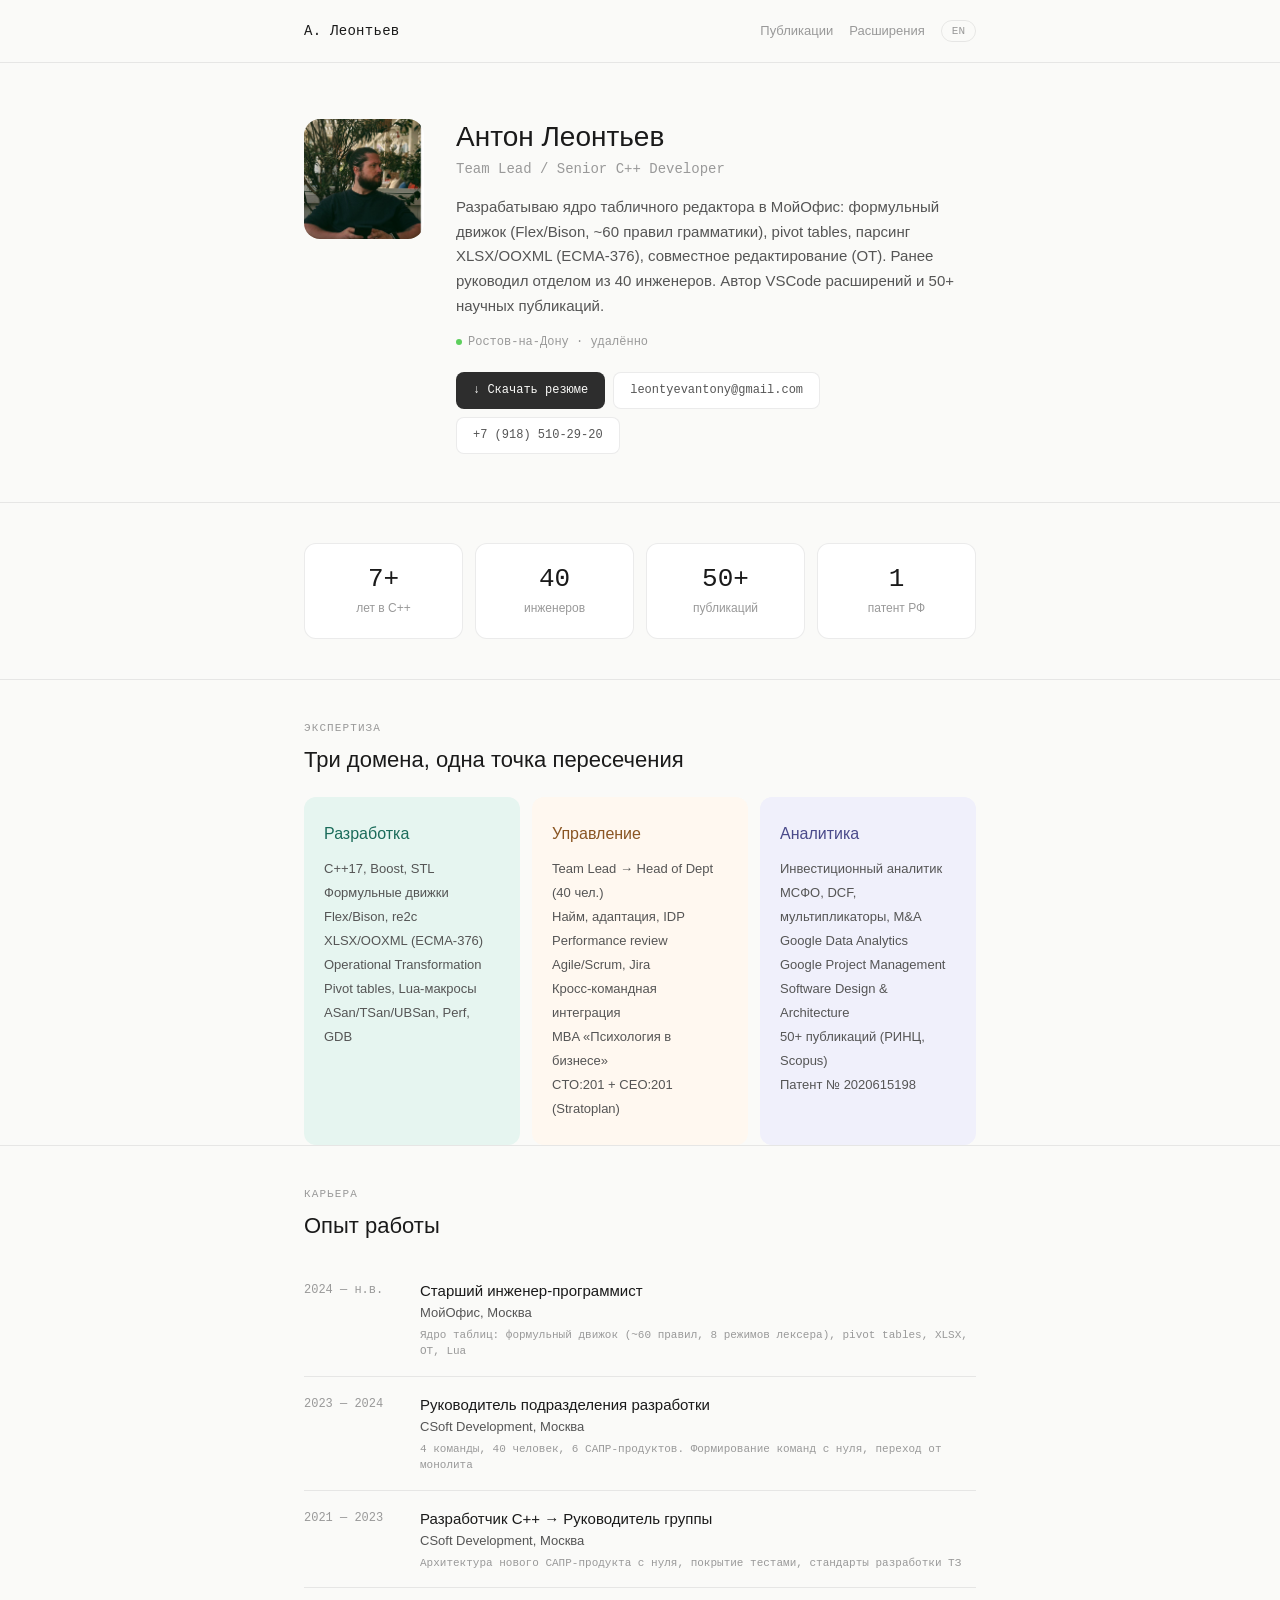
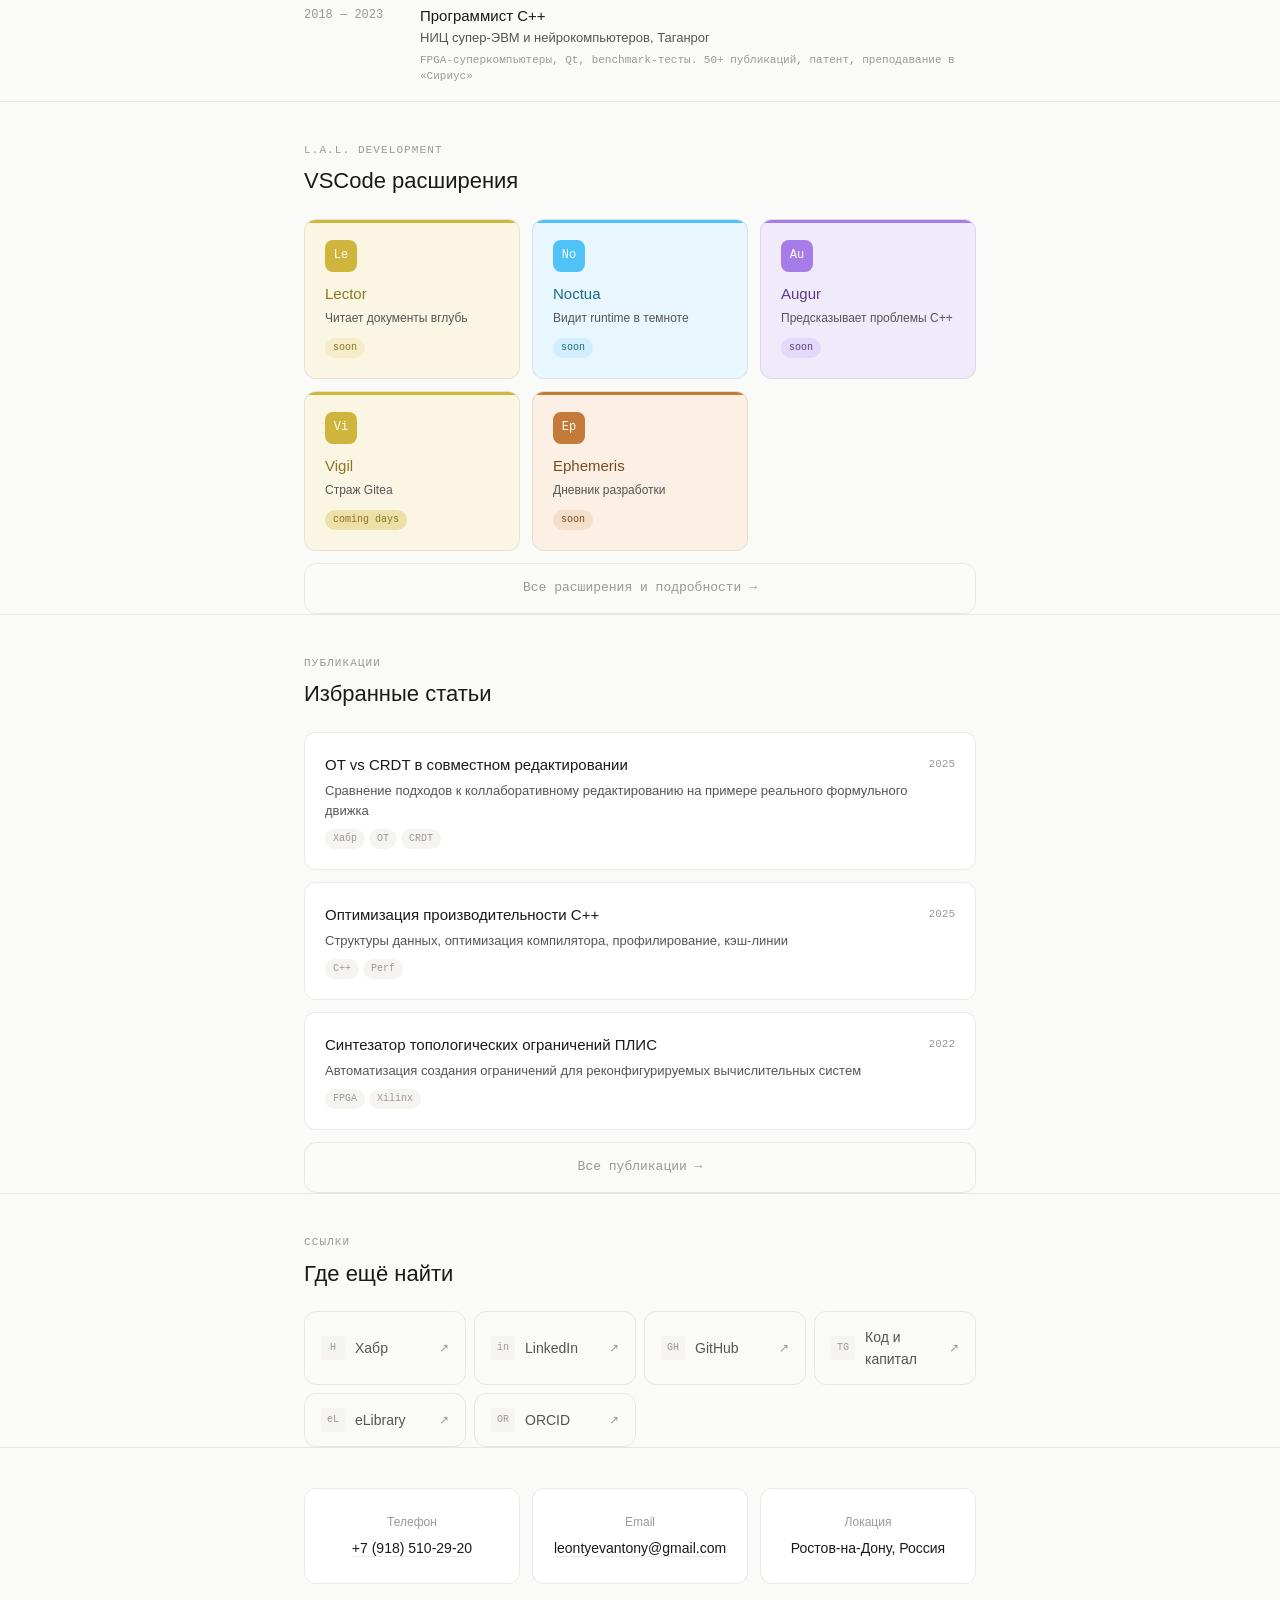
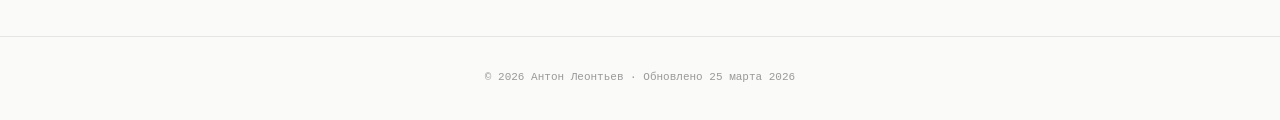
==== index.html @ 0e3a0b48 "v2.0.0: site redesign" ====
<!DOCTYPE html>
<html lang="ru">
<head>
  <meta charset="UTF-8">
  <meta name="viewport" content="width=device-width, initial-scale=1.0">
  <title>Антон Леонтьев — Team Lead / Senior C++ Developer</title>
  <meta name="description" content="Team Lead / Senior C++ Developer. 7+ лет C++, управление командой 40 человек, 50+ публикаций, патент. Автор VSCode расширений L.A.L. Development.">
  <meta property="og:title" content="Антон Леонтьев — Team Lead / Senior C++ Developer">
  <meta property="og:description" content="C++ × Управление × Аналитика. Формульные движки, XLSX, OT. 40 инженеров. 50+ публикаций. VSCode extensions.">
  <meta property="og:type" content="website">
  <meta property="og:url" content="https://leontevanton.github.io">
  <meta property="og:image" content="https://leontevanton.github.io/assets/photo.jpg">
  <meta name="twitter:card" content="summary">
  <link rel="icon" href="data:image/svg+xml,<svg xmlns='http://www.w3.org/2000/svg' viewBox='0 0 32 32'><text y='28' font-size='28'>А</text></svg>">
  <link rel="stylesheet" href="style.css">
</head>
<body>

<div class="wrap">
  <nav>
    <a href="/" class="nav-brand">А. Леонтьев</a>
    <div class="nav-right">
      <a href="publications/" class="nav-link" data-ru="Публикации" data-en="Publications">Публикации</a>
      <a href="extensions/" class="nav-link" data-ru="Расширения" data-en="Extensions">Расширения</a>
      <button class="lang-btn" id="lang-toggle" aria-label="Switch language">EN</button>
    </div>
  </nav>
</div>

<hr class="divider">

<div class="wrap">
  <section class="hero">
    <div class="avatar">
      <img src="assets/photo.jpg" alt="Антон Леонтьев" width="120" height="120" loading="eager">
    </div>
    <div class="hero-text">
      <h1 data-ru="Антон Леонтьев" data-en="Antony Leontev">Антон Леонтьев</h1>
      <div class="hero-role">Team Lead / Senior C++ Developer</div>
      <p class="hero-bio" data-ru="Разрабатываю ядро табличного редактора в МойОфис: формульный движок (Flex/Bison, ~60 правил грамматики), pivot tables, парсинг XLSX/OOXML (ECMA-376), совместное редактирование (OT). Ранее руководил отделом из 40 инженеров. Автор VSCode расширений и 50+ научных публикаций." data-en="Building the core of the spreadsheet editor at MyOffice: formula engine (Flex/Bison, ~60 grammar rules), pivot tables, XLSX/OOXML parsing (ECMA-376), collaborative editing (OT). Previously led a department of 40 engineers. Author of VSCode extensions and 50+ scientific publications.">Разрабатываю ядро табличного редактора в МойОфис: формульный движок (Flex/Bison, ~60 правил грамматики), pivot tables, парсинг XLSX/OOXML (ECMA-376), совместное редактирование (OT). Ранее руководил отделом из 40 инженеров. Автор VSCode расширений и 50+ научных публикаций.</p>
      <div class="hero-location" data-ru="Ростов-на-Дону · удалённо" data-en="Rostov-on-Don · remote">Ростов-на-Дону · удалённо</div>
      <div class="hero-actions">
        <a class="btn primary" href="Resume.pdf" download data-ru="↓ Скачать резюме" data-en="↓ Download CV">↓ Скачать резюме</a>
        <a class="btn" href="mailto:leontyevantony@gmail.com">leontyevantony@gmail.com</a>
        <a class="btn" href="tel:+79185102920">+7 (918) 510-29-20</a>
      </div>
    </div>
  </section>
</div>

<hr class="divider">

<div class="wrap">
  <section class="proof">
    <div class="proof-item">
      <div class="proof-num">7+</div>
      <div class="proof-label" data-ru="лет в C++" data-en="years in C++">лет в C++</div>
    </div>
    <div class="proof-item">
      <div class="proof-num">40</div>
      <div class="proof-label" data-ru="инженеров" data-en="engineers led">инженеров</div>
    </div>
    <div class="proof-item">
      <div class="proof-num">50+</div>
      <div class="proof-label" data-ru="публикаций" data-en="publications">публикаций</div>
    </div>
    <div class="proof-item">
      <div class="proof-num">1</div>
      <div class="proof-label" data-ru="патент РФ" data-en="RU patent">патент РФ</div>
    </div>
  </section>
</div>

<hr class="divider">

<div class="wrap">
  <section>
    <div class="sh">
      <div class="sh-overline" data-ru="Экспертиза" data-en="Expertise">Экспертиза</div>
      <h2 class="sh-title" data-ru="Три домена, одна точка пересечения" data-en="Three domains, one intersection">Три домена, одна точка пересечения</h2>
    </div>
    <div class="expertise">
      <div class="exp-card dev">
        <h3 data-ru="Разработка" data-en="Engineering">Разработка</h3>
        <p>C++17, Boost, STL<br>Формульные движки<br>Flex/Bison, re2c<br>XLSX/OOXML (ECMA-376)<br>Operational Transformation<br>Pivot tables, Lua-макросы<br>ASan/TSan/UBSan, Perf, GDB</p>
      </div>
      <div class="exp-card mgmt">
        <h3 data-ru="Управление" data-en="Management">Управление</h3>
        <p>Team Lead → Head of Dept (40 чел.)<br>Найм, адаптация, IDP<br>Performance review<br>Agile/Scrum, Jira<br>Кросс-командная интеграция<br>MBA «Психология в бизнесе»<br>CTO:201 + CEO:201 (Stratoplan)</p>
      </div>
      <div class="exp-card analytics">
        <h3 data-ru="Аналитика" data-en="Analytics">Аналитика</h3>
        <p>Инвестиционный аналитик<br>МСФО, DCF, мультипликаторы, M&amp;A<br>Google Data Analytics<br>Google Project Management<br>Software Design &amp; Architecture<br>50+ публикаций (РИНЦ, Scopus)<br>Патент № 2020615198</p>
      </div>
    </div>
  </section>
</div>

<hr class="divider">

<div class="wrap">
  <section>
    <div class="sh">
      <div class="sh-overline" data-ru="Карьера" data-en="Career">Карьера</div>
      <h2 class="sh-title" data-ru="Опыт работы" data-en="Work experience">Опыт работы</h2>
    </div>
    <div class="timeline">
      <div class="tl-item">
        <div class="tl-date">2024 — <span data-ru="н.в." data-en="now">н.в.</span></div>
        <div>
          <div class="tl-role" data-ru="Старший инженер-программист" data-en="Senior Software Engineer">Старший инженер-программист</div>
          <div class="tl-company" data-ru="МойОфис, Москва" data-en="MyOffice, Moscow">МойОфис, Москва</div>
          <div class="tl-detail" data-ru="Ядро таблиц: формульный движок (~60 правил, 8 режимов лексера), pivot tables, XLSX, OT, Lua" data-en="Tables core: formula engine (~60 rules, 8 lexer modes), pivot tables, XLSX, OT, Lua">Ядро таблиц: формульный движок (~60 правил, 8 режимов лексера), pivot tables, XLSX, OT, Lua</div>
        </div>
      </div>
      <div class="tl-item">
        <div class="tl-date">2023 — 2024</div>
        <div>
          <div class="tl-role" data-ru="Руководитель подразделения разработки" data-en="Head of Development Department">Руководитель подразделения разработки</div>
          <div class="tl-company" data-ru="CSoft Development, Москва" data-en="CSoft Development, Moscow">CSoft Development, Москва</div>
          <div class="tl-detail" data-ru="4 команды, 40 человек, 6 САПР-продуктов. Формирование команд с нуля, переход от монолита" data-en="4 teams, 40 engineers, 6 CAD products. Built teams from scratch, monolith decomposition">4 команды, 40 человек, 6 САПР-продуктов. Формирование команд с нуля, переход от монолита</div>
        </div>
      </div>
      <div class="tl-item">
        <div class="tl-date">2021 — 2023</div>
        <div>
          <div class="tl-role" data-ru="Разработчик C++ → Руководитель группы" data-en="C++ Developer → Team Lead">Разработчик C++ → Руководитель группы</div>
          <div class="tl-company" data-ru="CSoft Development, Москва" data-en="CSoft Development, Moscow">CSoft Development, Москва</div>
          <div class="tl-detail" data-ru="Архитектура нового САПР-продукта с нуля, покрытие тестами, стандарты разработки ТЗ" data-en="New CAD product architecture from scratch, test coverage, tech spec standards">Архитектура нового САПР-продукта с нуля, покрытие тестами, стандарты разработки ТЗ</div>
        </div>
      </div>
      <div class="tl-item">
        <div class="tl-date">2018 — 2023</div>
        <div>
          <div class="tl-role" data-ru="Программист C++" data-en="C++ Developer">Программист C++</div>
          <div class="tl-company" data-ru="НИЦ супер-ЭВМ и нейрокомпьютеров, Таганрог" data-en="SRC of Supercomputers, Taganrog">НИЦ супер-ЭВМ и нейрокомпьютеров, Таганрог</div>
          <div class="tl-detail" data-ru="FPGA-суперкомпьютеры, Qt, benchmark-тесты. 50+ публикаций, патент, преподавание в «Сириус»" data-en="FPGA supercomputers, Qt, benchmarks. 50+ publications, patent, teaching at Sirius">FPGA-суперкомпьютеры, Qt, benchmark-тесты. 50+ публикаций, патент, преподавание в «Сириус»</div>
        </div>
      </div>
    </div>
  </section>
</div>

<hr class="divider">

<div class="wrap">
  <section>
    <div class="sh">
      <div class="sh-overline">L.A.L. Development</div>
      <h2 class="sh-title" data-ru="VSCode расширения" data-en="VSCode extensions">VSCode расширения</h2>
    </div>
    <div class="ext-grid">
      <div class="ext-card gold">
        <div class="ext-icon gold-bg">Le</div>
        <div class="ext-name gold-c">Lector</div>
        <div class="ext-desc" data-ru="Читает документы вглубь" data-en="Deep document reader">Читает документы вглубь</div>
        <div class="ext-badge gold-badge">soon</div>
      </div>
      <div class="ext-card blue">
        <div class="ext-icon blue-bg">No</div>
        <div class="ext-name blue-c">Noctua</div>
        <div class="ext-desc" data-ru="Видит runtime в темноте" data-en="Runtime visibility">Видит runtime в темноте</div>
        <div class="ext-badge blue-badge">soon</div>
      </div>
      <div class="ext-card purple">
        <div class="ext-icon purple-bg">Au</div>
        <div class="ext-name purple-c">Augur</div>
        <div class="ext-desc" data-ru="Предсказывает проблемы C++" data-en="C++ problem predictor">Предсказывает проблемы C++</div>
        <div class="ext-badge purple-badge">soon</div>
      </div>
      <div class="ext-card gold">
        <div class="ext-icon gold-bg">Vi</div>
        <div class="ext-name gold-c">Vigil</div>
        <div class="ext-desc" data-ru="Страж Gitea" data-en="Gitea guardian">Страж Gitea</div>
        <div class="ext-badge gold-badge gold-hot">coming days</div>
      </div>
      <div class="ext-card copper">
        <div class="ext-icon copper-bg">Ep</div>
        <div class="ext-name copper-c">Ephemeris</div>
        <div class="ext-desc" data-ru="Дневник разработки" data-en="Development diary">Дневник разработки</div>
        <div class="ext-badge copper-badge">soon</div>
      </div>
    </div>
    <a href="extensions/" class="section-link" data-ru="Все расширения и подробности →" data-en="All extensions & details →">Все расширения и подробности →</a>
  </section>
</div>

<hr class="divider">

<div class="wrap">
  <section>
    <div class="sh">
      <div class="sh-overline" data-ru="Публикации" data-en="Publications">Публикации</div>
      <h2 class="sh-title" data-ru="Избранные статьи" data-en="Selected articles">Избранные статьи</h2>
    </div>
    <div class="pub-grid">
      <a href="https://habr.com/p/1009742/" class="pub-card" target="_blank" rel="noopener">
        <div>
          <div class="pub-title" data-ru="OT vs CRDT в совместном редактировании" data-en="OT vs CRDT in collaborative editing">OT vs CRDT в совместном редактировании</div>
          <p class="pub-excerpt" data-ru="Сравнение подходов к коллаборативному редактированию на примере реального формульного движка" data-en="Comparing collaborative editing approaches using a real formula engine">Сравнение подходов к коллаборативному редактированию на примере реального формульного движка</p>
          <div class="pub-tags"><span class="pub-tag">Хабр</span><span class="pub-tag">OT</span><span class="pub-tag">CRDT</span></div>
        </div>
        <div class="pub-date">2025</div>
      </a>
      <a href="articles/cpp-performance-optimization.html" class="pub-card">
        <div>
          <div class="pub-title" data-ru="Оптимизация производительности C++" data-en="C++ Performance Optimization">Оптимизация производительности C++</div>
          <p class="pub-excerpt" data-ru="Структуры данных, оптимизация компилятора, профилирование, кэш-линии" data-en="Data structures, compiler optimization, profiling, cache lines">Структуры данных, оптимизация компилятора, профилирование, кэш-линии</p>
          <div class="pub-tags"><span class="pub-tag">C++</span><span class="pub-tag">Perf</span></div>
        </div>
        <div class="pub-date">2025</div>
      </a>
      <a href="articles/fpga-topology.html" class="pub-card">
        <div>
          <div class="pub-title" data-ru="Синтезатор топологических ограничений ПЛИС" data-en="FPGA Topological Constraints Synthesizer">Синтезатор топологических ограничений ПЛИС</div>
          <p class="pub-excerpt" data-ru="Автоматизация создания ограничений для реконфигурируемых вычислительных систем" data-en="Automating constraint generation for reconfigurable computing systems">Автоматизация создания ограничений для реконфигурируемых вычислительных систем</p>
          <div class="pub-tags"><span class="pub-tag">FPGA</span><span class="pub-tag">Xilinx</span></div>
        </div>
        <div class="pub-date">2022</div>
      </a>
    </div>
    <a href="publications/" class="section-link" data-ru="Все публикации →" data-en="All publications →">Все публикации →</a>
  </section>
</div>

<hr class="divider">

<div class="wrap">
  <section>
    <div class="sh">
      <div class="sh-overline" data-ru="Ссылки" data-en="Links">Ссылки</div>
      <h2 class="sh-title" data-ru="Где ещё найти" data-en="Find me elsewhere">Где ещё найти</h2>
    </div>
    <div class="links-grid">
      <a href="https://habr.com/ru/users/aleontyev" class="link-item" target="_blank" rel="noopener"><span class="link-icon">H</span>Хабр<span class="link-arrow">↗</span></a>
      <a href="https://linkedin.com/in/leontevanton" class="link-item" target="_blank" rel="noopener"><span class="link-icon">in</span>LinkedIn<span class="link-arrow">↗</span></a>
      <a href="https://github.com/leontevanton" class="link-item" target="_blank" rel="noopener"><span class="link-icon">GH</span>GitHub<span class="link-arrow">↗</span></a>
      <a href="https://t.me/kod_i_kapital" class="link-item" target="_blank" rel="noopener"><span class="link-icon">TG</span><span data-ru="Код и капитал" data-en="Code & Capital">Код и капитал</span><span class="link-arrow">↗</span></a>
      <a href="https://elibrary.ru/author_items.asp?authorid=961704" class="link-item" target="_blank" rel="noopener"><span class="link-icon">eL</span>eLibrary<span class="link-arrow">↗</span></a>
      <a href="https://orcid.org/0000-0002-0608-4343" class="link-item" target="_blank" rel="noopener"><span class="link-icon">OR</span>ORCID<span class="link-arrow">↗</span></a>
    </div>
  </section>
</div>

<hr class="divider">

<div class="wrap">
  <section class="contact">
    <div class="contact-grid">
      <div class="contact-item">
        <div class="contact-label" data-ru="Телефон" data-en="Phone">Телефон</div>
        <div class="contact-value"><a href="tel:+79185102920">+7 (918) 510-29-20</a></div>
      </div>
      <div class="contact-item">
        <div class="contact-label">Email</div>
        <div class="contact-value"><a href="mailto:leontyevantony@gmail.com">leontyevantony@gmail.com</a></div>
      </div>
      <div class="contact-item">
        <div class="contact-label" data-ru="Локация" data-en="Location">Локация</div>
        <div class="contact-value" data-ru="Ростов-на-Дону, Россия" data-en="Rostov-on-Don, Russia">Ростов-на-Дону, Россия</div>
      </div>
    </div>
  </section>
</div>

<footer>
  <div class="wrap">
    © 2026 <span data-ru="Антон Леонтьев" data-en="Antony Leontev">Антон Леонтьев</span> · <span data-ru="Обновлено 25 марта 2026" data-en="Updated March 25, 2026">Обновлено 25 марта 2026</span>
  </div>
</footer>

<script src="script.js"></script>
</body>
</html>
---- style.css ----
/* ================================================
   Leontev.site — Unified Stylesheet
   Design: editorial minimalism, DM Sans + DM Mono
   Features: prefers-color-scheme, responsive, RU/EN
   ================================================ */

:root {
  --bg: #FAFAF8;
  --surface: #FFFFFF;
  --surface-2: #F5F4F0;
  --border: rgba(0,0,0,0.08);
  --border-h: rgba(0,0,0,0.16);
  --t1: #1A1A1A;
  --t2: #555;
  --t3: #999;
  --accent: #2D2D2D;

  --gold: #CFB53B;  --gold-bg: #FBF6E3;  --gold-t: #8A7622;
  --blue: #4FC3F7;  --blue-bg: #E8F6FE;  --blue-t: #1A6B8A;
  --purple: #A87CE8; --purple-bg: #F0EAFB; --purple-t: #5B3A8A;
  --copper: #C47B3A; --copper-bg: #FBF0E3; --copper-t: #7A4A1E;

  --teal-bg: #E6F5F0; --teal-t: #1A6B5A;
  --warm-bg: #FFF8F0; --warm-t: #8A5522;
  --cool-bg: #F0F0FB; --cool-t: #4A4A8A;

  --r: 12px;
  --rs: 8px;
  --f: 'DM Sans', -apple-system, BlinkMacSystemFont, 'Segoe UI', sans-serif;
  --m: 'DM Mono', 'SF Mono', 'Fira Code', monospace;
}

@media (prefers-color-scheme: dark) {
  :root {
    --bg: #111110;
    --surface: #1C1C1A;
    --surface-2: #242422;
    --border: rgba(255,255,255,0.07);
    --border-h: rgba(255,255,255,0.16);
    --t1: #EDEDEC;
    --t2: #AAA;
    --t3: #666;
    --accent: #EDEDEC;
    --gold-bg: #2A2510; --gold-t: #E8D06A;
    --blue-bg: #0F2A38; --blue-t: #7DD4FA;
    --purple-bg: #1E1430; --purple-t: #C4A4F0;
    --copper-bg: #2A1E10; --copper-t: #E8A060;
    --teal-bg: #0F2A22; --teal-t: #7DD4BA;
    --warm-bg: #2A2010; --warm-t: #E8C080;
    --cool-bg: #1A1A2A; --cool-t: #A0A0E0;
  }
}

/* === RESET === */
*, *::before, *::after { margin: 0; padding: 0; box-sizing: border-box; }
html { scroll-behavior: smooth; }
body {
  font-family: var(--f);
  background: var(--bg);
  color: var(--t1);
  line-height: 1.6;
  -webkit-font-smoothing: antialiased;
  -moz-osx-font-smoothing: grayscale;
}
a { color: inherit; text-decoration: none; }
img { display: block; max-width: 100%; }
button { font-family: inherit; }

/* === LAYOUT === */
.wrap { max-width: 720px; margin: 0 auto; padding: 0 24px; }
.divider { border: none; border-top: 1px solid var(--border); margin: 0; }

/* === NAV === */
nav {
  padding: 20px 0;
  display: flex;
  align-items: center;
  justify-content: space-between;
}
.nav-brand {
  font-family: var(--m);
  font-size: 14px;
  font-weight: 500;
  letter-spacing: 0.02em;
}
.nav-right { display: flex; gap: 16px; align-items: center; }
.nav-link {
  font-size: 13px;
  color: var(--t3);
  transition: color 0.15s;
}
.nav-link:hover { color: var(--t1); }
.lang-btn {
  font-family: var(--m);
  font-size: 11px;
  padding: 4px 10px;
  border: 1px solid var(--border);
  border-radius: 100px;
  background: transparent;
  color: var(--t3);
  cursor: pointer;
  transition: all 0.15s;
}
.lang-btn:hover { border-color: var(--border-h); color: var(--t1); }

/* === HERO === */
.hero {
  padding: 56px 0 48px;
  display: grid;
  grid-template-columns: 120px 1fr;
  gap: 32px;
  align-items: start;
}
.avatar {
  width: 120px;
  height: 120px;
  border-radius: 16px;
  overflow: hidden;
  background: var(--surface-2);
}
.avatar img { width: 100%; height: 100%; object-fit: cover; }
.hero-text h1 { font-size: 28px; font-weight: 500; line-height: 1.25; margin-bottom: 4px; }
.hero-role {
  font-family: var(--m);
  font-size: 14px;
  color: var(--t3);
  margin-bottom: 14px;
}
.hero-bio {
  font-size: 15px;
  color: var(--t2);
  max-width: 500px;
  line-height: 1.65;
}
.hero-location {
  font-family: var(--m);
  font-size: 12px;
  color: var(--t3);
  margin-top: 14px;
  display: flex;
  align-items: center;
  gap: 6px;
}
.hero-location::before {
  content: '';
  width: 6px; height: 6px;
  border-radius: 50%;
  background: #5DCF5D;
}
.hero-actions {
  display: flex;
  gap: 8px;
  margin-top: 20px;
  flex-wrap: wrap;
}

/* === BUTTONS === */
.btn {
  font-family: var(--m);
  font-size: 12px;
  padding: 8px 16px;
  border-radius: var(--rs);
  border: 1px solid var(--border);
  background: var(--surface);
  color: var(--t2);
  cursor: pointer;
  transition: all 0.15s;
  display: inline-flex;
  align-items: center;
  gap: 6px;
  white-space: nowrap;
}
.btn:hover { border-color: var(--border-h); color: var(--t1); }
.btn.primary {
  background: var(--accent);
  color: var(--bg);
  border-color: transparent;
}
.btn.primary:hover { opacity: 0.85; }

/* === PROOF POINTS === */
.proof {
  padding: 40px 0;
  display: grid;
  grid-template-columns: repeat(4, 1fr);
  gap: 12px;
}
.proof-item {
  background: var(--surface);
  border: 1px solid var(--border);
  border-radius: var(--r);
  padding: 20px;
  text-align: center;
}
.proof-num {
  font-family: var(--m);
  font-size: 26px;
  font-weight: 500;
  line-height: 1.2;
}
.proof-label { font-size: 12px; color: var(--t3); margin-top: 4px; }

/* === SECTION HEADERS === */
.sh { padding: 40px 0 20px; }
.sh-overline {
  font-family: var(--m);
  font-size: 11px;
  letter-spacing: 0.1em;
  text-transform: uppercase;
  color: var(--t3);
}
.sh-title { font-size: 22px; font-weight: 500; margin-top: 4px; }

/* === EXPERTISE === */
.expertise {
  display: grid;
  grid-template-columns: repeat(3, 1fr);
  gap: 12px;
}
.exp-card { border-radius: var(--r); padding: 24px 20px; }
.exp-card.dev { background: var(--teal-bg); }
.exp-card.mgmt { background: var(--warm-bg); }
.exp-card.analytics { background: var(--cool-bg); }
.exp-card h3 { font-size: 16px; font-weight: 500; margin-bottom: 10px; }
.exp-card.dev h3 { color: var(--teal-t); }
.exp-card.mgmt h3 { color: var(--warm-t); }
.exp-card.analytics h3 { color: var(--cool-t); }
.exp-card p { font-size: 13px; color: var(--t2); line-height: 1.85; }

/* === TIMELINE === */
.tl-item {
  display: grid;
  grid-template-columns: 100px 1fr;
  gap: 16px;
  padding: 16px 0;
  border-bottom: 1px solid var(--border);
}
.tl-item:last-child { border-bottom: none; }
.tl-date { font-family: var(--m); font-size: 12px; color: var(--t3); padding-top: 2px; }
.tl-role { font-size: 15px; font-weight: 500; }
.tl-company { font-size: 13px; color: var(--t2); }
.tl-detail { font-family: var(--m); font-size: 11px; color: var(--t3); margin-top: 3px; line-height: 1.5; }

/* === EXTENSIONS === */
.ext-grid {
  display: grid;
  grid-template-columns: repeat(auto-fit, minmax(180px, 1fr));
  gap: 12px;
}
.ext-card {
  border: 1px solid var(--border);
  border-radius: var(--r);
  padding: 20px;
  position: relative;
  overflow: hidden;
  transition: border-color 0.2s;
}
.ext-card:hover { border-color: var(--border-h); }
.ext-card::before {
  content: '';
  position: absolute;
  top: 0; left: 0; right: 0;
  height: 3px;
}
.ext-card.gold { background: var(--gold-bg); }
.ext-card.gold::before { background: var(--gold); }
.ext-card.blue { background: var(--blue-bg); }
.ext-card.blue::before { background: var(--blue); }
.ext-card.purple { background: var(--purple-bg); }
.ext-card.purple::before { background: var(--purple); }
.ext-card.copper { background: var(--copper-bg); }
.ext-card.copper::before { background: var(--copper); }

.ext-icon {
  width: 32px; height: 32px;
  border-radius: var(--rs);
  display: flex; align-items: center; justify-content: center;
  font-family: var(--m); font-size: 12px; font-weight: 500;
  color: #fff;
  margin-bottom: 10px;
}
.gold-bg { background: var(--gold); }
.blue-bg { background: var(--blue); }
.purple-bg { background: var(--purple); }
.copper-bg { background: var(--copper); }

.ext-name { font-size: 15px; font-weight: 500; margin-bottom: 3px; }
.gold-c { color: var(--gold-t); }
.blue-c { color: var(--blue-t); }
.purple-c { color: var(--purple-t); }
.copper-c { color: var(--copper-t); }

.ext-desc { font-size: 12px; color: var(--t2); }
.ext-badge {
  display: inline-block;
  font-family: var(--m);
  font-size: 10px;
  padding: 2px 8px;
  border-radius: 100px;
  margin-top: 10px;
}
.gold-badge { background: rgba(207,181,59,0.15); color: var(--gold-t); }
.blue-badge { background: rgba(79,195,247,0.15); color: var(--blue-t); }
.purple-badge { background: rgba(168,124,232,0.15); color: var(--purple-t); }
.copper-badge { background: rgba(196,123,58,0.15); color: var(--copper-t); }
.gold-hot { background: rgba(207,181,59,0.35); }

/* === PUBLICATIONS === */
.pub-grid { display: grid; gap: 12px; }
.pub-card {
  display: grid;
  grid-template-columns: 1fr auto;
  gap: 16px;
  align-items: start;
  padding: 20px;
  border: 1px solid var(--border);
  border-radius: var(--r);
  background: var(--surface);
  transition: border-color 0.2s;
}
.pub-card:hover { border-color: var(--border-h); }
.pub-title { font-size: 15px; font-weight: 500; margin-bottom: 4px; }
.pub-excerpt { font-size: 13px; color: var(--t2); line-height: 1.55; }
.pub-date { font-family: var(--m); font-size: 11px; color: var(--t3); white-space: nowrap; padding-top: 3px; }
.pub-tags { display: flex; gap: 4px; flex-wrap: wrap; margin-top: 8px; }
.pub-tag {
  font-family: var(--m);
  font-size: 10px;
  padding: 2px 8px;
  border-radius: 100px;
  background: var(--surface-2);
  color: var(--t3);
}

/* === SECTION LINKS === */
.section-link {
  display: block;
  text-align: center;
  padding: 14px;
  font-family: var(--m);
  font-size: 13px;
  color: var(--t3);
  border: 1px solid var(--border);
  border-radius: var(--r);
  transition: all 0.15s;
  margin-top: 12px;
}
.section-link:hover { background: var(--surface); color: var(--t1); }

/* === LINKS GRID === */
.links-grid {
  display: grid;
  grid-template-columns: repeat(auto-fit, minmax(150px, 1fr));
  gap: 8px;
}
.link-item {
  display: flex;
  align-items: center;
  gap: 10px;
  padding: 14px 16px;
  border: 1px solid var(--border);
  border-radius: var(--r);
  font-size: 14px;
  color: var(--t2);
  transition: all 0.15s;
}
.link-item:hover { border-color: var(--border-h); color: var(--t1); background: var(--surface); }
.link-icon {
  width: 24px; height: 24px;
  border-radius: 4px;
  background: var(--surface-2);
  display: flex; align-items: center; justify-content: center;
  font-family: var(--m); font-size: 10px; color: var(--t3);
  flex-shrink: 0;
}
.link-arrow { margin-left: auto; color: var(--t3); font-size: 12px; }

/* === CONTACT === */
.contact { padding: 40px 0 20px; }
.contact-grid { display: grid; grid-template-columns: repeat(3, 1fr); gap: 12px; }
.contact-item {
  text-align: center;
  padding: 24px 16px;
  background: var(--surface);
  border: 1px solid var(--border);
  border-radius: var(--r);
}
.contact-label { font-size: 12px; color: var(--t3); margin-bottom: 4px; }
.contact-value { font-size: 14px; font-weight: 500; }
.contact-value a {
  color: var(--t1);
  border-bottom: 1px solid var(--border);
  transition: border-color 0.15s;
}
.contact-value a:hover { border-color: var(--t1); }

/* === FOOTER === */
footer {
  padding: 32px 0;
  text-align: center;
  font-family: var(--m);
  font-size: 11px;
  color: var(--t3);
  border-top: 1px solid var(--border);
  margin-top: 32px;
}

/* === RESPONSIVE === */
@media (max-width: 640px) {
  .hero { grid-template-columns: 80px 1fr; gap: 20px; padding: 40px 0 36px; }
  .avatar { width: 80px; height: 80px; border-radius: 12px; }
  .hero-text h1 { font-size: 22px; }
  .hero-bio { font-size: 14px; }
  .proof { grid-template-columns: repeat(2, 1fr); }
  .expertise { grid-template-columns: 1fr; }
  .tl-item { grid-template-columns: 80px 1fr; gap: 12px; }
  .ext-grid { grid-template-columns: repeat(2, 1fr); }
  .contact-grid { grid-template-columns: 1fr; }
  .links-grid { grid-template-columns: 1fr 1fr; }
  .pub-card { grid-template-columns: 1fr; }
  .pub-date { order: -1; }
  .nav-link { display: none; }
}

/* === PAGE: PUBLICATIONS CATALOG === */
.page-header { padding: 56px 0 32px; }
.page-header h1 { font-size: 28px; font-weight: 500; margin-bottom: 8px; }
.page-header p { font-size: 15px; color: var(--t2); }
.filter-bar { display: flex; gap: 8px; flex-wrap: wrap; margin-bottom: 24px; }
.filter-btn {
  font-family: var(--m); font-size: 12px;
  padding: 6px 14px; border-radius: 100px;
  border: 1px solid var(--border); background: transparent;
  color: var(--t3); cursor: pointer; transition: all 0.15s;
}
.filter-btn:hover { border-color: var(--border-h); color: var(--t1); }
.filter-btn.active { background: var(--accent); color: var(--bg); border-color: transparent; }

/* === PAGE: EXTENSIONS SHOWCASE === */
.ext-hero { padding: 56px 0 40px; text-align: center; }
.ext-hero h1 { font-size: 28px; font-weight: 500; margin-bottom: 8px; }
.ext-hero p { font-size: 15px; color: var(--t2); max-width: 460px; margin: 0 auto; }
.stat-row {
  display: flex; justify-content: center; gap: 32px;
  margin-top: 24px; padding-top: 24px;
  border-top: 1px solid var(--border);
}
.stat-num { font-family: var(--m); font-size: 22px; font-weight: 500; text-align: center; }
.stat-label { font-size: 12px; color: var(--t3); text-align: center; margin-top: 2px; }

.full-card {
  border: 1px solid var(--border);
  border-radius: var(--r);
  overflow: hidden;
  display: grid;
  grid-template-columns: 4px 1fr;
  margin-bottom: 16px;
}
.full-card .fc-accent { min-height: 100%; }
.full-card.gold .fc-accent { background: var(--gold); }
.full-card.blue .fc-accent { background: var(--blue); }
.full-card.purple .fc-accent { background: var(--purple); }
.full-card.copper .fc-accent { background: var(--copper); }
.full-card .fc-body { padding: 24px 28px; }
.full-card .fc-top { display: flex; align-items: center; justify-content: space-between; margin-bottom: 8px; }
.full-card .fc-title { font-size: 18px; font-weight: 500; }
.full-card.gold .fc-title { color: var(--gold-t); }
.full-card.blue .fc-title { color: var(--blue-t); }
.full-card.purple .fc-title { color: var(--purple-t); }
.full-card.copper .fc-title { color: var(--copper-t); }
.full-card .fc-metaphor { font-family: var(--m); font-size: 12px; color: var(--t3); font-style: italic; }
.full-card .fc-desc { font-size: 14px; color: var(--t2); margin-bottom: 14px; line-height: 1.6; }
.full-card .fc-tags { display: flex; gap: 6px; flex-wrap: wrap; }
.full-card .fc-tag {
  font-family: var(--m); font-size: 11px;
  padding: 3px 10px; border-radius: 100px;
  border: 1px solid var(--border); color: var(--t2); background: var(--bg);
}
.full-card .fc-actions { display: flex; gap: 8px; margin-top: 16px; }

/* === ARTICLE STYLES === */
.article-body { padding: 56px 0; }
.article-body h1 { font-size: 28px; font-weight: 500; margin-bottom: 16px; }
.article-body h2 { font-size: 20px; font-weight: 500; margin: 32px 0 12px; }
.article-body h3 { font-size: 17px; font-weight: 500; margin: 24px 0 8px; }
.article-body p { font-size: 15px; color: var(--t2); line-height: 1.75; margin-bottom: 16px; }
.article-body pre {
  background: var(--surface-2);
  border: 1px solid var(--border);
  border-radius: var(--rs);
  padding: 16px 20px;
  overflow-x: auto;
  font-family: var(--m);
  font-size: 13px;
  line-height: 1.6;
  margin-bottom: 16px;
}
.article-body code {
  font-family: var(--m);
  font-size: 13px;
  background: var(--surface-2);
  padding: 2px 6px;
  border-radius: 4px;
}
.article-body blockquote {
  border-left: 3px solid var(--border-h);
  padding: 0 0 0 20px;
  margin: 24px 0;
  color: var(--t2);
  font-style: italic;
}
.back-link {
  display: inline-flex; align-items: center; gap: 6px;
  font-family: var(--m); font-size: 13px; color: var(--t3);
  margin-bottom: 24px; transition: color 0.15s;
}
.back-link:hover { color: var(--t1); }
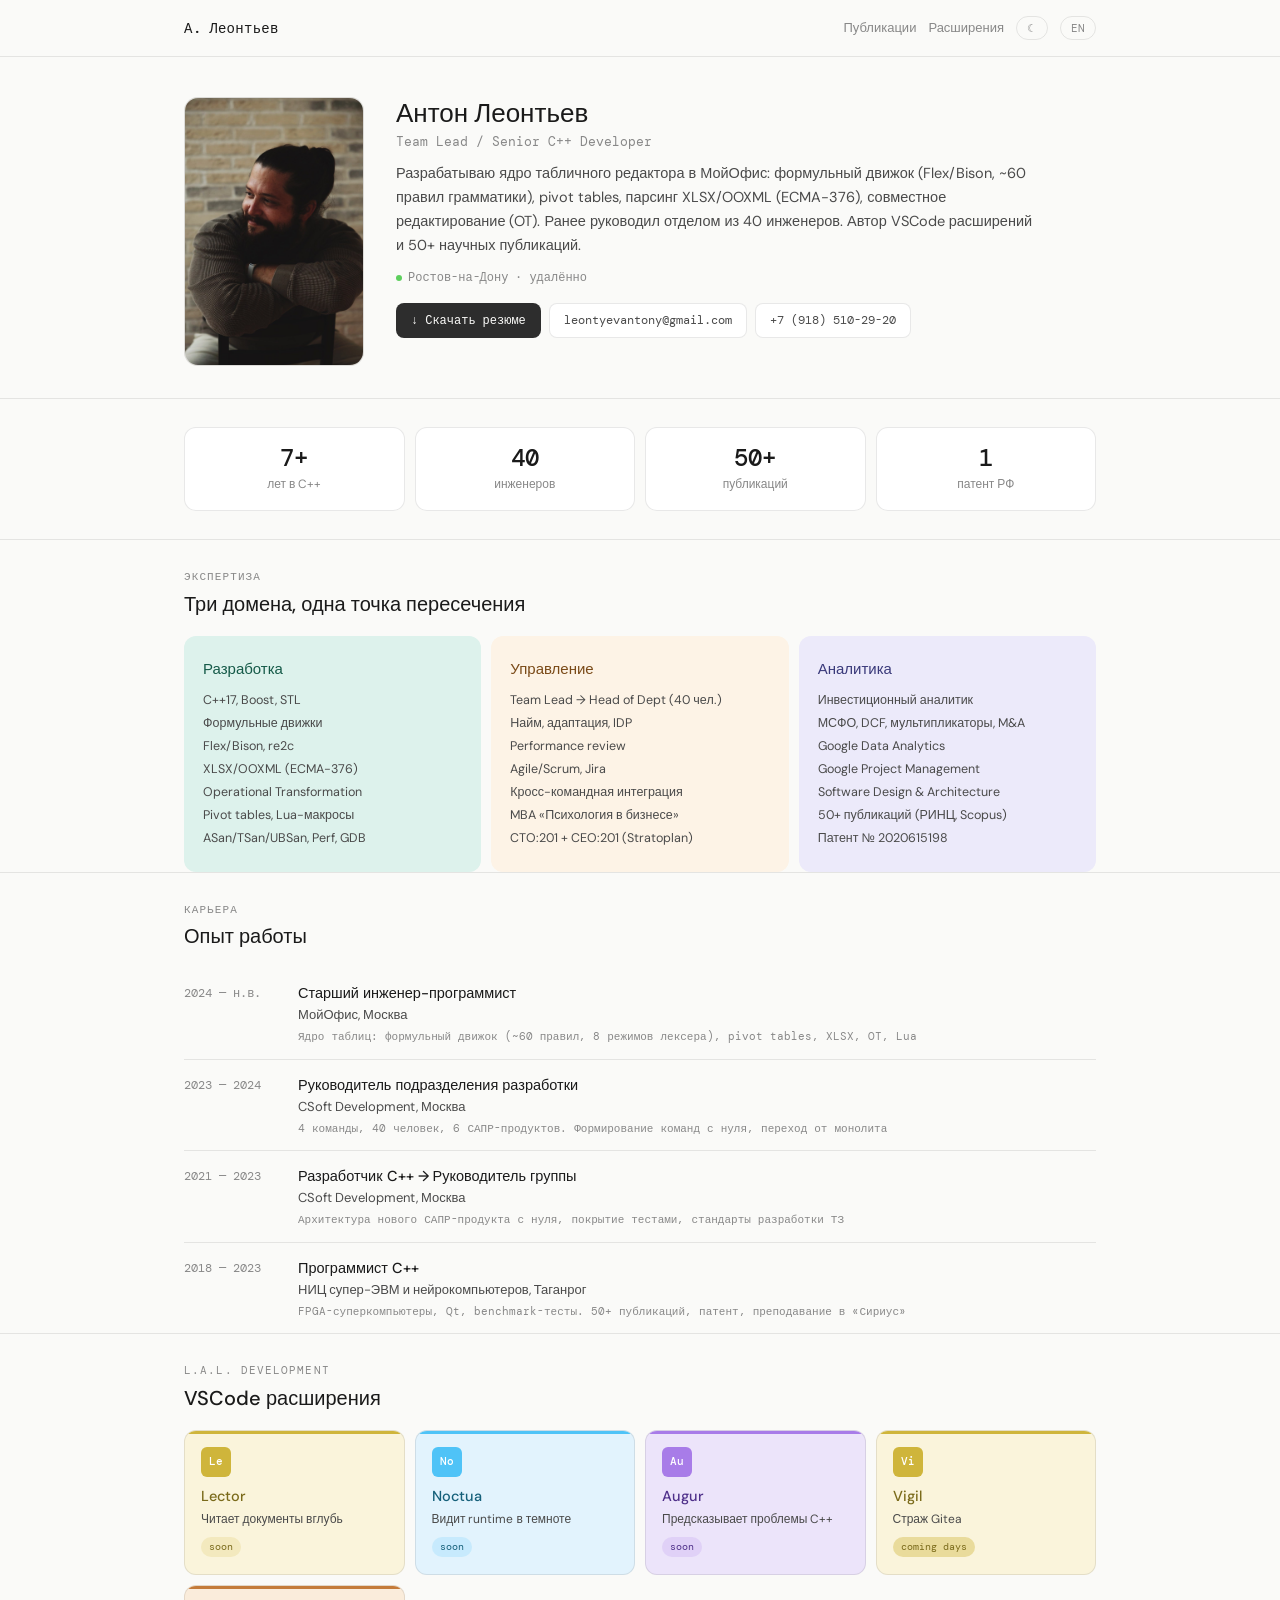
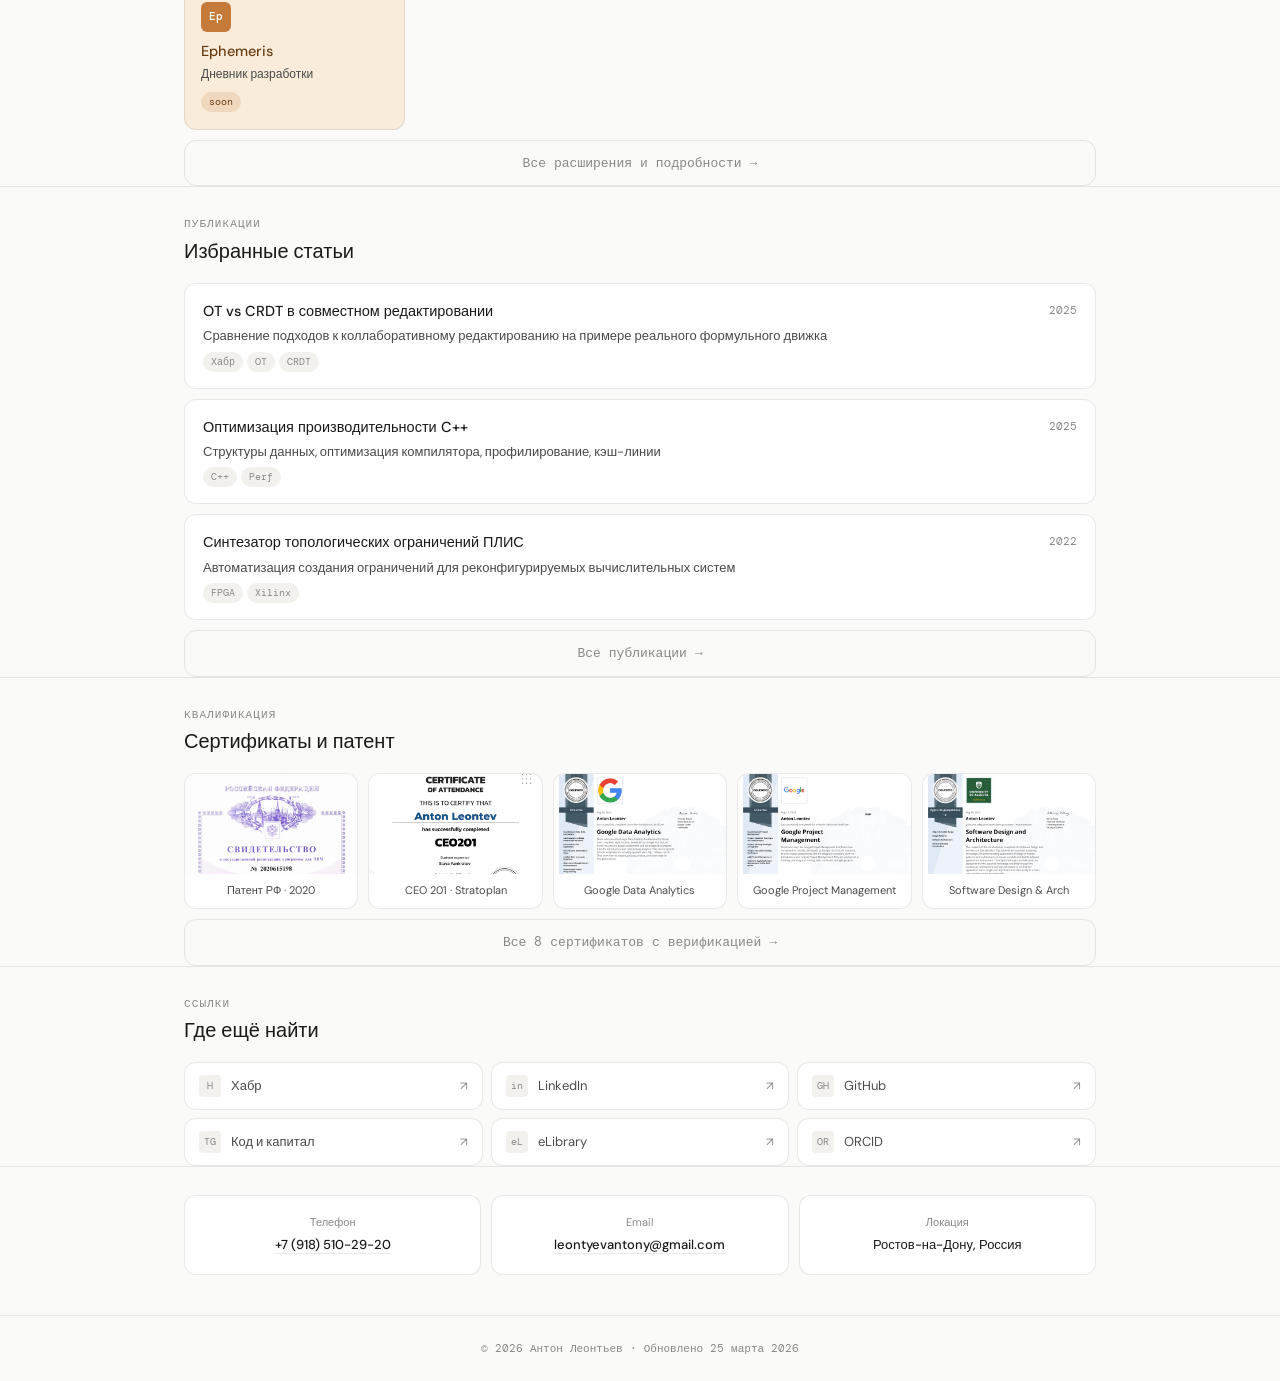
==== commit f69a24b8: "v2.0.0: site redesign" ====
--- a/index.html
+++ b/index.html
@@ -1,6 +1,7 @@
 <!DOCTYPE html>
 <html lang="ru">
 <head>
+<script>var t=localStorage.getItem("theme");if(t)document.documentElement.setAttribute("data-theme",t)</script>
   <meta charset="UTF-8">
   <meta name="viewport" content="width=device-width, initial-scale=1.0">
   <title>Антон Леонтьев — Team Lead / Senior C++ Developer</title>
@@ -8,10 +9,12 @@
   <meta property="og:title" content="Антон Леонтьев — Team Lead / Senior C++ Developer">
   <meta property="og:description" content="C++ × Управление × Аналитика. Формульные движки, XLSX, OT. 40 инженеров. 50+ публикаций. VSCode extensions.">
   <meta property="og:type" content="website">
-  <meta property="og:url" content="https://leontevanton.github.io">
-  <meta property="og:image" content="https://leontevanton.github.io/assets/photo.jpg">
+  <meta property="og:url" content="https://a-leontyev.github.io/leontevanton.github.io/">
+  <meta property="og:image" content="https://a-leontyev.github.io/leontevanton.github.io/assets/photo.jpg">
   <meta name="twitter:card" content="summary">
   <link rel="icon" href="data:image/svg+xml,<svg xmlns='http://www.w3.org/2000/svg' viewBox='0 0 32 32'><text y='28' font-size='28'>А</text></svg>">
+    <link rel="preconnect" href="https://fonts.googleapis.com">
+  <link href="https://fonts.googleapis.com/css2?family=DM+Sans:ital,wght@0,400;0,500;1,400&family=DM+Mono:wght@400;500&display=swap" rel="stylesheet">
   <link rel="stylesheet" href="style.css">
 </head>
 <body>
@@ -22,6 +25,7 @@
     <div class="nav-right">
       <a href="publications/" class="nav-link" data-ru="Публикации" data-en="Publications">Публикации</a>
       <a href="extensions/" class="nav-link" data-ru="Расширения" data-en="Extensions">Расширения</a>
+      <button class="theme-btn" id="theme-toggle" aria-label="Toggle theme">☾</button>
       <button class="lang-btn" id="lang-toggle" aria-label="Switch language">EN</button>
     </div>
   </nav>
@@ -32,7 +36,7 @@
 <div class="wrap">
   <section class="hero">
     <div class="avatar">
-      <img src="assets/photo.jpg" alt="Антон Леонтьев" width="120" height="120" loading="eager">
+      <img src="assets/photo.jpg" alt="Антон Леонтьев"  loading="eager">
     </div>
     <div class="hero-text">
       <h1 data-ru="Антон Леонтьев" data-en="Antony Leontev">Антон Леонтьев</h1>
@@ -228,14 +232,48 @@
 <div class="wrap">
   <section>
     <div class="sh">
+      <div class="sh-overline" data-ru="Квалификация" data-en="Credentials">Квалификация</div>
+      <h2 class="sh-title" data-ru="Сертификаты и патент" data-en="Certificates & patent">Сертификаты и патент</h2>
+    </div>
+    <div style="display:grid;grid-template-columns:repeat(auto-fill,minmax(160px,1fr));gap:10px">
+      <a href="credentials/" class="cred-thumb" style="display:block;border:1px solid var(--border);border-radius:var(--r);overflow:hidden;background:var(--surface);text-decoration:none;transition:all .15s">
+        <img src="assets/credentials/patent.jpg" alt="Патент РФ" style="width:100%;height:100px;object-fit:cover;object-position:top" loading="lazy">
+        <div style="padding:8px 10px;text-align:center;font-size:11px;color:var(--t2)" data-ru="Патент РФ · 2020" data-en="RU Patent · 2020">Патент РФ · 2020</div>
+      </a>
+      <a href="credentials/" class="cred-thumb" style="display:block;border:1px solid var(--border);border-radius:var(--r);overflow:hidden;background:var(--surface);text-decoration:none;transition:all .15s">
+        <img src="assets/credentials/stratoplan-ceo201.jpg" alt="CEO 201" style="width:100%;height:100px;object-fit:cover;object-position:center" loading="lazy">
+        <div style="padding:8px 10px;text-align:center;font-size:11px;color:var(--t2)">CEO 201 · Stratoplan</div>
+      </a>
+      <a href="credentials/" class="cred-thumb" style="display:block;border:1px solid var(--border);border-radius:var(--r);overflow:hidden;background:var(--surface);text-decoration:none;transition:all .15s">
+        <img src="assets/credentials/google-data-analytics.jpg" alt="Google DA" style="width:100%;height:100px;object-fit:cover;object-position:top" loading="lazy">
+        <div style="padding:8px 10px;text-align:center;font-size:11px;color:var(--t2)">Google Data Analytics</div>
+      </a>
+      <a href="credentials/" class="cred-thumb" style="display:block;border:1px solid var(--border);border-radius:var(--r);overflow:hidden;background:var(--surface);text-decoration:none;transition:all .15s">
+        <img src="assets/credentials/google-project-management.jpg" alt="Google PM" style="width:100%;height:100px;object-fit:cover;object-position:top" loading="lazy">
+        <div style="padding:8px 10px;text-align:center;font-size:11px;color:var(--t2)">Google Project Management</div>
+      </a>
+      <a href="credentials/" class="cred-thumb" style="display:block;border:1px solid var(--border);border-radius:var(--r);overflow:hidden;background:var(--surface);text-decoration:none;transition:all .15s">
+        <img src="assets/credentials/software-design-architecture.jpg" alt="SDA" style="width:100%;height:100px;object-fit:cover;object-position:top" loading="lazy">
+        <div style="padding:8px 10px;text-align:center;font-size:11px;color:var(--t2)">Software Design & Arch</div>
+      </a>
+    </div>
+    <a href="credentials/" class="section-link" data-ru="Все 8 сертификатов с верификацией →" data-en="All 8 credentials with verification →">Все 8 сертификатов с верификацией →</a>
+  </section>
+</div>
+
+<hr class="divider">
+
+<div class="wrap">
+  <section>
+    <div class="sh">
       <div class="sh-overline" data-ru="Ссылки" data-en="Links">Ссылки</div>
       <h2 class="sh-title" data-ru="Где ещё найти" data-en="Find me elsewhere">Где ещё найти</h2>
     </div>
     <div class="links-grid">
       <a href="https://habr.com/ru/users/aleontyev" class="link-item" target="_blank" rel="noopener"><span class="link-icon">H</span>Хабр<span class="link-arrow">↗</span></a>
       <a href="https://linkedin.com/in/leontevanton" class="link-item" target="_blank" rel="noopener"><span class="link-icon">in</span>LinkedIn<span class="link-arrow">↗</span></a>
-      <a href="https://github.com/leontevanton" class="link-item" target="_blank" rel="noopener"><span class="link-icon">GH</span>GitHub<span class="link-arrow">↗</span></a>
-      <a href="https://t.me/kod_i_kapital" class="link-item" target="_blank" rel="noopener"><span class="link-icon">TG</span><span data-ru="Код и капитал" data-en="Code & Capital">Код и капитал</span><span class="link-arrow">↗</span></a>
+      <a href="https://github.com/a-leontyev" class="link-item" target="_blank" rel="noopener"><span class="link-icon">GH</span>GitHub<span class="link-arrow">↗</span></a>
+      <a href="https://t.me/lucky_hand" class="link-item" target="_blank" rel="noopener"><span class="link-icon">TG</span><span data-ru="Код и капитал" data-en="Code & Capital">Код и капитал</span><span class="link-arrow">↗</span></a>
       <a href="https://elibrary.ru/author_items.asp?authorid=961704" class="link-item" target="_blank" rel="noopener"><span class="link-icon">eL</span>eLibrary<span class="link-arrow">↗</span></a>
       <a href="https://orcid.org/0000-0002-0608-4343" class="link-item" target="_blank" rel="noopener"><span class="link-icon">OR</span>ORCID<span class="link-arrow">↗</span></a>
     </div>
--- a/style.css
+++ b/style.css
@@ -1,517 +1,191 @@
-/* ================================================
-   Leontev.site — Unified Stylesheet
-   Design: editorial minimalism, DM Sans + DM Mono
-   Features: prefers-color-scheme, responsive, RU/EN
-   ================================================ */
+/* Leontev.site v2.1 — manual dark/light + denser layout + article styles */
 
 :root {
   --bg: #FAFAF8;
   --surface: #FFFFFF;
-  --surface-2: #F5F4F0;
-  --border: rgba(0,0,0,0.08);
-  --border-h: rgba(0,0,0,0.16);
+  --surface-2: #F2F1ED;
+  --surface-3: #E8E7E3;
+  --border: rgba(0,0,0,0.09);
+  --border-h: rgba(0,0,0,0.18);
   --t1: #1A1A1A;
-  --t2: #555;
-  --t3: #999;
+  --t2: #4A4A4A;
+  --t3: #888;
   --accent: #2D2D2D;
-
-  --gold: #CFB53B;  --gold-bg: #FBF6E3;  --gold-t: #8A7622;
-  --blue: #4FC3F7;  --blue-bg: #E8F6FE;  --blue-t: #1A6B8A;
-  --purple: #A87CE8; --purple-bg: #F0EAFB; --purple-t: #5B3A8A;
-  --copper: #C47B3A; --copper-bg: #FBF0E3; --copper-t: #7A4A1E;
-
-  --teal-bg: #E6F5F0; --teal-t: #1A6B5A;
-  --warm-bg: #FFF8F0; --warm-t: #8A5522;
-  --cool-bg: #F0F0FB; --cool-t: #4A4A8A;
-
-  --r: 12px;
-  --rs: 8px;
-  --f: 'DM Sans', -apple-system, BlinkMacSystemFont, 'Segoe UI', sans-serif;
+  --gold: #CFB53B; --gold-bg: #FAF4DB; --gold-t: #7A6A1A;
+  --blue: #4FC3F7; --blue-bg: #E2F3FD; --blue-t: #15607A;
+  --purple: #A87CE8; --purple-bg: #ECE4FA; --purple-t: #4F308A;
+  --copper: #C47B3A; --copper-bg: #FAECDB; --copper-t: #6A3E15;
+  --teal-bg: #DDF2EC; --teal-t: #155A48;
+  --warm-bg: #FDF3E6; --warm-t: #7A4A18;
+  --cool-bg: #ECEAFA; --cool-t: #3A3A7A;
+  --r: 12px; --rs: 8px;
+  --f: 'DM Sans', -apple-system, BlinkMacSystemFont, sans-serif;
   --m: 'DM Mono', 'SF Mono', 'Fira Code', monospace;
 }
-
-@media (prefers-color-scheme: dark) {
-  :root {
-    --bg: #111110;
-    --surface: #1C1C1A;
-    --surface-2: #242422;
-    --border: rgba(255,255,255,0.07);
-    --border-h: rgba(255,255,255,0.16);
-    --t1: #EDEDEC;
-    --t2: #AAA;
-    --t3: #666;
-    --accent: #EDEDEC;
-    --gold-bg: #2A2510; --gold-t: #E8D06A;
-    --blue-bg: #0F2A38; --blue-t: #7DD4FA;
-    --purple-bg: #1E1430; --purple-t: #C4A4F0;
-    --copper-bg: #2A1E10; --copper-t: #E8A060;
-    --teal-bg: #0F2A22; --teal-t: #7DD4BA;
-    --warm-bg: #2A2010; --warm-t: #E8C080;
-    --cool-bg: #1A1A2A; --cool-t: #A0A0E0;
+[data-theme="dark"] {
+  --bg: #111110; --surface: #1A1A18; --surface-2: #222220; --surface-3: #2A2A28;
+  --border: rgba(255,255,255,0.08); --border-h: rgba(255,255,255,0.18);
+  --t1: #EDEDEC; --t2: #AAA; --t3: #666; --accent: #EDEDEC;
+  --gold-bg: #28230E; --gold-t: #E8D06A;
+  --blue-bg: #0D2838; --blue-t: #7DD4FA;
+  --purple-bg: #1C1230; --purple-t: #C4A4F0;
+  --copper-bg: #281C0E; --copper-t: #E8A060;
+  --teal-bg: #0D2820; --teal-t: #7DD4BA;
+  --warm-bg: #281E0E; --warm-t: #E8C080;
+  --cool-bg: #181828; --cool-t: #A0A0E0;
+}
+@media (prefers-color-scheme:dark) {
+  html:not([data-theme="light"]) {
+    --bg:#111110;--surface:#1A1A18;--surface-2:#222220;--surface-3:#2A2A28;
+    --border:rgba(255,255,255,0.08);--border-h:rgba(255,255,255,0.18);
+    --t1:#EDEDEC;--t2:#AAA;--t3:#666;--accent:#EDEDEC;
+    --gold-bg:#28230E;--gold-t:#E8D06A;--blue-bg:#0D2838;--blue-t:#7DD4FA;
+    --purple-bg:#1C1230;--purple-t:#C4A4F0;--copper-bg:#281C0E;--copper-t:#E8A060;
+    --teal-bg:#0D2820;--teal-t:#7DD4BA;--warm-bg:#281E0E;--warm-t:#E8C080;
+    --cool-bg:#181828;--cool-t:#A0A0E0;
   }
 }
+*,*::before,*::after{margin:0;padding:0;box-sizing:border-box}
+html{scroll-behavior:smooth}
+body{font-family:var(--f);background:var(--bg);color:var(--t1);line-height:1.6;-webkit-font-smoothing:antialiased}
+a{color:inherit;text-decoration:none}img{display:block;max-width:100%}button{font-family:inherit}
+.wrap{max-width:960px;margin:0 auto;padding:0 24px}
+.divider{border:none;border-top:1px solid var(--border);margin:0}
 
-/* === RESET === */
-*, *::before, *::after { margin: 0; padding: 0; box-sizing: border-box; }
-html { scroll-behavior: smooth; }
-body {
-  font-family: var(--f);
-  background: var(--bg);
-  color: var(--t1);
-  line-height: 1.6;
-  -webkit-font-smoothing: antialiased;
-  -moz-osx-font-smoothing: grayscale;
-}
-a { color: inherit; text-decoration: none; }
-img { display: block; max-width: 100%; }
-button { font-family: inherit; }
+nav{padding:16px 0;display:flex;align-items:center;justify-content:space-between}
+.nav-brand{font-family:var(--m);font-size:14px;font-weight:500;letter-spacing:.02em}
+.nav-right{display:flex;gap:12px;align-items:center}
+.nav-link{font-size:13px;color:var(--t3);transition:color .15s}.nav-link:hover{color:var(--t1)}
+.theme-btn,.lang-btn{font-family:var(--m);font-size:11px;padding:4px 10px;border:1px solid var(--border);border-radius:100px;background:transparent;color:var(--t3);cursor:pointer;transition:all .15s}
+.theme-btn:hover,.lang-btn:hover{border-color:var(--border-h);color:var(--t1)}
 
-/* === LAYOUT === */
-.wrap { max-width: 720px; margin: 0 auto; padding: 0 24px; }
-.divider { border: none; border-top: 1px solid var(--border); margin: 0; }
+.hero{padding:40px 0 32px;display:grid;grid-template-columns:180px 1fr;gap:32px;align-items:stretch}
+.avatar{width:180px;min-height:180px;border-radius:14px;overflow:hidden;background:var(--surface-2);border:1px solid var(--border)}
+.avatar img{width:100%;height:100%;object-fit:cover}
+.hero-text h1{font-size:26px;font-weight:500;line-height:1.25;margin-bottom:2px}
+.hero-role{font-family:var(--m);font-size:13px;color:var(--t3);margin-bottom:10px}
+.hero-bio{font-size:14.5px;color:var(--t2);max-width:640px;line-height:1.65}
+.hero-location{font-family:var(--m);font-size:12px;color:var(--t3);margin-top:10px;display:flex;align-items:center;gap:6px}
+.hero-location::before{content:'';width:6px;height:6px;border-radius:50%;background:#5DCF5D;flex-shrink:0}
+.hero-actions{display:flex;gap:8px;margin-top:16px;flex-wrap:wrap}
 
-/* === NAV === */
-nav {
-  padding: 20px 0;
-  display: flex;
-  align-items: center;
-  justify-content: space-between;
-}
-.nav-brand {
-  font-family: var(--m);
-  font-size: 14px;
-  font-weight: 500;
-  letter-spacing: 0.02em;
-}
-.nav-right { display: flex; gap: 16px; align-items: center; }
-.nav-link {
-  font-size: 13px;
-  color: var(--t3);
-  transition: color 0.15s;
-}
-.nav-link:hover { color: var(--t1); }
-.lang-btn {
-  font-family: var(--m);
-  font-size: 11px;
-  padding: 4px 10px;
-  border: 1px solid var(--border);
-  border-radius: 100px;
-  background: transparent;
-  color: var(--t3);
-  cursor: pointer;
-  transition: all 0.15s;
-}
-.lang-btn:hover { border-color: var(--border-h); color: var(--t1); }
+.btn{font-family:var(--m);font-size:12px;padding:7px 14px;border-radius:var(--rs);border:1px solid var(--border);background:var(--surface);color:var(--t2);cursor:pointer;transition:all .15s;display:inline-flex;align-items:center;gap:6px;white-space:nowrap}
+.btn:hover{border-color:var(--border-h);color:var(--t1);background:var(--surface-2)}
+.btn.primary{background:var(--accent);color:var(--bg);border-color:transparent}.btn.primary:hover{opacity:.85}
 
-/* === HERO === */
-.hero {
-  padding: 56px 0 48px;
-  display: grid;
-  grid-template-columns: 120px 1fr;
-  gap: 32px;
-  align-items: start;
-}
-.avatar {
-  width: 120px;
-  height: 120px;
-  border-radius: 16px;
-  overflow: hidden;
-  background: var(--surface-2);
-}
-.avatar img { width: 100%; height: 100%; object-fit: cover; }
-.hero-text h1 { font-size: 28px; font-weight: 500; line-height: 1.25; margin-bottom: 4px; }
-.hero-role {
-  font-family: var(--m);
-  font-size: 14px;
-  color: var(--t3);
-  margin-bottom: 14px;
-}
-.hero-bio {
-  font-size: 15px;
-  color: var(--t2);
-  max-width: 500px;
-  line-height: 1.65;
-}
-.hero-location {
-  font-family: var(--m);
-  font-size: 12px;
-  color: var(--t3);
-  margin-top: 14px;
-  display: flex;
-  align-items: center;
-  gap: 6px;
-}
-.hero-location::before {
-  content: '';
-  width: 6px; height: 6px;
-  border-radius: 50%;
-  background: #5DCF5D;
-}
-.hero-actions {
-  display: flex;
-  gap: 8px;
-  margin-top: 20px;
-  flex-wrap: wrap;
+.proof{padding:28px 0;display:grid;grid-template-columns:repeat(4,1fr);gap:10px}
+.proof-item{background:var(--surface);border:1px solid var(--border);border-radius:var(--r);padding:16px 12px;text-align:center}
+.proof-num{font-family:var(--m);font-size:24px;font-weight:500;line-height:1.2}
+.proof-label{font-size:12px;color:var(--t3);margin-top:2px}
+
+.sh{padding:28px 0 16px}
+.sh-overline{font-family:var(--m);font-size:11px;letter-spacing:.1em;text-transform:uppercase;color:var(--t3)}
+.sh-title{font-size:20px;font-weight:500;margin-top:2px}
+
+.expertise{display:grid;grid-template-columns:repeat(3,1fr);gap:10px}
+.exp-card{border-radius:var(--r);padding:20px 18px;border:1px solid transparent}
+.exp-card.dev{background:var(--teal-bg)}.exp-card.mgmt{background:var(--warm-bg)}.exp-card.analytics{background:var(--cool-bg)}
+.exp-card h3{font-size:15px;font-weight:500;margin-bottom:8px}
+.exp-card.dev h3{color:var(--teal-t)}.exp-card.mgmt h3{color:var(--warm-t)}.exp-card.analytics h3{color:var(--cool-t)}
+.exp-card p{font-size:12.5px;color:var(--t2);line-height:1.85}
+
+.tl-item{display:grid;grid-template-columns:100px 1fr;gap:14px;padding:14px 0;border-bottom:1px solid var(--border)}
+.tl-item:last-child{border-bottom:none}
+.tl-date{font-family:var(--m);font-size:12px;color:var(--t3);padding-top:2px}
+.tl-role{font-size:14.5px;font-weight:500}.tl-company{font-size:13px;color:var(--t2)}
+.tl-detail{font-family:var(--m);font-size:11px;color:var(--t3);margin-top:2px;line-height:1.5}
+
+.ext-grid{display:grid;grid-template-columns:repeat(auto-fill,minmax(175px,1fr));gap:10px}
+.ext-card{border:1px solid var(--border);border-radius:var(--r);padding:16px;position:relative;overflow:hidden;transition:border-color .2s,transform .15s}
+.ext-card:hover{border-color:var(--border-h);transform:translateY(-1px)}
+.ext-card::before{content:'';position:absolute;top:0;left:0;right:0;height:3px}
+.ext-card.gold{background:var(--gold-bg)}.ext-card.gold::before{background:var(--gold)}
+.ext-card.blue{background:var(--blue-bg)}.ext-card.blue::before{background:var(--blue)}
+.ext-card.purple{background:var(--purple-bg)}.ext-card.purple::before{background:var(--purple)}
+.ext-card.copper{background:var(--copper-bg)}.ext-card.copper::before{background:var(--copper)}
+.ext-icon{width:30px;height:30px;border-radius:6px;display:flex;align-items:center;justify-content:center;font-family:var(--m);font-size:11px;font-weight:500;color:#fff;margin-bottom:8px}
+.gold-bg{background:var(--gold)}.blue-bg{background:var(--blue)}.purple-bg{background:var(--purple)}.copper-bg{background:var(--copper)}
+.ext-name{font-size:14.5px;font-weight:500;margin-bottom:2px}
+.gold-c{color:var(--gold-t)}.blue-c{color:var(--blue-t)}.purple-c{color:var(--purple-t)}.copper-c{color:var(--copper-t)}
+.ext-desc{font-size:12px;color:var(--t2)}
+.ext-badge{display:inline-block;font-family:var(--m);font-size:10px;padding:2px 8px;border-radius:100px;margin-top:8px}
+.gold-badge{background:rgba(207,181,59,.18);color:var(--gold-t)}
+.blue-badge{background:rgba(79,195,247,.18);color:var(--blue-t)}
+.purple-badge{background:rgba(168,124,232,.18);color:var(--purple-t)}
+.copper-badge{background:rgba(196,123,58,.18);color:var(--copper-t)}
+.gold-hot{background:rgba(207,181,59,.4)}
+
+.pub-grid{display:grid;gap:10px}
+.pub-card{display:grid;grid-template-columns:1fr auto;gap:14px;align-items:start;padding:16px 18px;border:1px solid var(--border);border-radius:var(--r);background:var(--surface);transition:border-color .2s,transform .15s}
+.pub-card:hover{border-color:var(--border-h);transform:translateY(-1px)}
+.pub-title{font-size:14.5px;font-weight:500;margin-bottom:3px}
+.pub-excerpt{font-size:13px;color:var(--t2);line-height:1.5}
+.pub-date{font-family:var(--m);font-size:11px;color:var(--t3);white-space:nowrap;padding-top:2px}
+.pub-tags{display:flex;gap:4px;flex-wrap:wrap;margin-top:6px}
+.pub-tag{font-family:var(--m);font-size:10px;padding:2px 8px;border-radius:100px;background:var(--surface-2);color:var(--t3)}
+
+.section-link{display:block;text-align:center;padding:12px;font-family:var(--m);font-size:13px;color:var(--t3);border:1px solid var(--border);border-radius:var(--r);transition:all .15s;margin-top:10px}
+.section-link:hover{background:var(--surface);color:var(--t1)}
+
+.links-grid{display:grid;grid-template-columns:repeat(3,1fr);gap:8px}
+.link-item{display:flex;align-items:center;gap:10px;padding:12px 14px;border:1px solid var(--border);border-radius:var(--r);font-size:13px;color:var(--t2);transition:all .15s;background:var(--surface)}
+.link-item:hover{border-color:var(--border-h);color:var(--t1);background:var(--surface-2)}
+.link-icon{width:22px;height:22px;border-radius:4px;background:var(--surface-2);display:flex;align-items:center;justify-content:center;font-family:var(--m);font-size:10px;color:var(--t3);flex-shrink:0}
+.link-arrow{margin-left:auto;color:var(--t3);font-size:12px}
+
+.contact{padding:28px 0 16px}
+.contact-grid{display:grid;grid-template-columns:repeat(3,1fr);gap:10px}
+.contact-item{text-align:center;padding:18px 14px;background:var(--surface);border:1px solid var(--border);border-radius:var(--r)}
+.contact-label{font-size:11px;color:var(--t3);margin-bottom:3px}
+.contact-value{font-size:13px;font-weight:500}
+.contact-value a{color:var(--t1);border-bottom:1px solid var(--border);transition:border-color .15s}
+.contact-value a:hover{border-color:var(--t1)}
+
+footer{padding:24px 0;text-align:center;font-family:var(--m);font-size:11px;color:var(--t3);border-top:1px solid var(--border);margin-top:24px}
+
+@media(max-width:640px){
+  .hero{grid-template-columns:1fr;gap:20px;padding:28px 0 24px;justify-items:center;text-align:center}
+  .avatar{width:160px;min-height:160px;height:160px;border-radius:16px;margin:0 auto}
+  .hero-text{text-align:center}
+  .hero-text h1{font-size:22px}
+  .hero-role{font-size:13px}
+  .hero-bio{text-align:center;font-size:14px;max-width:100%}
+  .hero-location{justify-content:center}
+  .hero-actions{justify-content:center}
+  .proof{grid-template-columns:repeat(2,1fr)}
+  .expertise{grid-template-columns:1fr}
+  .tl-item{grid-template-columns:76px 1fr;gap:10px}
+  .ext-grid{grid-template-columns:repeat(2,1fr)}
+  .contact-grid{grid-template-columns:1fr}
+  .links-grid{grid-template-columns:1fr 1fr}
+  .pub-card{grid-template-columns:1fr}
+  .pub-date{order:-1}
+  .nav-link{display:none}
 }
 
-/* === BUTTONS === */
-.btn {
-  font-family: var(--m);
-  font-size: 12px;
-  padding: 8px 16px;
-  border-radius: var(--rs);
-  border: 1px solid var(--border);
-  background: var(--surface);
-  color: var(--t2);
-  cursor: pointer;
-  transition: all 0.15s;
-  display: inline-flex;
-  align-items: center;
-  gap: 6px;
-  white-space: nowrap;
-}
-.btn:hover { border-color: var(--border-h); color: var(--t1); }
-.btn.primary {
-  background: var(--accent);
-  color: var(--bg);
-  border-color: transparent;
-}
-.btn.primary:hover { opacity: 0.85; }
+/* Pages */
+.page-header{padding:40px 0 24px}.page-header h1{font-size:26px;font-weight:500;margin-bottom:6px}.page-header p{font-size:14px;color:var(--t2)}
+.filter-bar{display:flex;gap:8px;flex-wrap:wrap;margin-bottom:20px}
+.filter-btn{font-family:var(--m);font-size:12px;padding:5px 14px;border-radius:100px;border:1px solid var(--border);background:transparent;color:var(--t3);cursor:pointer;transition:all .15s}
+.filter-btn:hover{border-color:var(--border-h);color:var(--t1)}.filter-btn.active{background:var(--accent);color:var(--bg);border-color:transparent}
 
-/* === PROOF POINTS === */
-.proof {
-  padding: 40px 0;
-  display: grid;
-  grid-template-columns: repeat(4, 1fr);
-  gap: 12px;
-}
-.proof-item {
-  background: var(--surface);
-  border: 1px solid var(--border);
-  border-radius: var(--r);
-  padding: 20px;
-  text-align: center;
-}
-.proof-num {
-  font-family: var(--m);
-  font-size: 26px;
-  font-weight: 500;
-  line-height: 1.2;
-}
-.proof-label { font-size: 12px; color: var(--t3); margin-top: 4px; }
+.ext-hero{padding:40px 0 32px;text-align:center}.ext-hero h1{font-size:26px;font-weight:500;margin-bottom:6px}.ext-hero p{font-size:14px;color:var(--t2);max-width:600px;margin:0 auto}
+.stat-row{display:flex;justify-content:center;gap:32px;margin-top:20px;padding-top:20px;border-top:1px solid var(--border)}
+.stat-num{font-family:var(--m);font-size:20px;font-weight:500;text-align:center}
+.stat-label{font-size:12px;color:var(--t3);text-align:center;margin-top:2px}
+.full-card{border:1px solid var(--border);border-radius:var(--r);overflow:hidden;display:grid;grid-template-columns:4px 1fr;margin-bottom:12px;transition:border-color .2s}
+.full-card:hover{border-color:var(--border-h)}
+.full-card .fc-accent{min-height:100%}
+.full-card.gold .fc-accent{background:var(--gold)}.full-card.blue .fc-accent{background:var(--blue)}.full-card.purple .fc-accent{background:var(--purple)}.full-card.copper .fc-accent{background:var(--copper)}
+.full-card .fc-body{padding:20px 24px}
+.full-card .fc-top{display:flex;align-items:center;justify-content:space-between;margin-bottom:6px}
+.full-card .fc-title{font-size:17px;font-weight:500}
+.full-card.gold .fc-title{color:var(--gold-t)}.full-card.blue .fc-title{color:var(--blue-t)}.full-card.purple .fc-title{color:var(--purple-t)}.full-card.copper .fc-title{color:var(--copper-t)}
+.full-card .fc-metaphor{font-family:var(--m);font-size:12px;color:var(--t3);font-style:italic}
+.full-card .fc-desc{font-size:13.5px;color:var(--t2);margin-bottom:12px;line-height:1.6}
+.full-card .fc-tags{display:flex;gap:6px;flex-wrap:wrap}
+.full-card .fc-tag{font-family:var(--m);font-size:11px;padding:2px 10px;border-radius:100px;border:1px solid var(--border);color:var(--t2);background:var(--bg)}
+.full-card .fc-actions{display:flex;gap:8px;margin-top:14px}
 
-/* === SECTION HEADERS === */
-.sh { padding: 40px 0 20px; }
-.sh-overline {
-  font-family: var(--m);
-  font-size: 11px;
-  letter-spacing: 0.1em;
-  text-transform: uppercase;
-  color: var(--t3);
-}
-.sh-title { font-size: 22px; font-weight: 500; margin-top: 4px; }
-
-/* === EXPERTISE === */
-.expertise {
-  display: grid;
-  grid-template-columns: repeat(3, 1fr);
-  gap: 12px;
-}
-.exp-card { border-radius: var(--r); padding: 24px 20px; }
-.exp-card.dev { background: var(--teal-bg); }
-.exp-card.mgmt { background: var(--warm-bg); }
-.exp-card.analytics { background: var(--cool-bg); }
-.exp-card h3 { font-size: 16px; font-weight: 500; margin-bottom: 10px; }
-.exp-card.dev h3 { color: var(--teal-t); }
-.exp-card.mgmt h3 { color: var(--warm-t); }
-.exp-card.analytics h3 { color: var(--cool-t); }
-.exp-card p { font-size: 13px; color: var(--t2); line-height: 1.85; }
-
-/* === TIMELINE === */
-.tl-item {
-  display: grid;
-  grid-template-columns: 100px 1fr;
-  gap: 16px;
-  padding: 16px 0;
-  border-bottom: 1px solid var(--border);
-}
-.tl-item:last-child { border-bottom: none; }
-.tl-date { font-family: var(--m); font-size: 12px; color: var(--t3); padding-top: 2px; }
-.tl-role { font-size: 15px; font-weight: 500; }
-.tl-company { font-size: 13px; color: var(--t2); }
-.tl-detail { font-family: var(--m); font-size: 11px; color: var(--t3); margin-top: 3px; line-height: 1.5; }
-
-/* === EXTENSIONS === */
-.ext-grid {
-  display: grid;
-  grid-template-columns: repeat(auto-fit, minmax(180px, 1fr));
-  gap: 12px;
-}
-.ext-card {
-  border: 1px solid var(--border);
-  border-radius: var(--r);
-  padding: 20px;
-  position: relative;
-  overflow: hidden;
-  transition: border-color 0.2s;
-}
-.ext-card:hover { border-color: var(--border-h); }
-.ext-card::before {
-  content: '';
-  position: absolute;
-  top: 0; left: 0; right: 0;
-  height: 3px;
-}
-.ext-card.gold { background: var(--gold-bg); }
-.ext-card.gold::before { background: var(--gold); }
-.ext-card.blue { background: var(--blue-bg); }
-.ext-card.blue::before { background: var(--blue); }
-.ext-card.purple { background: var(--purple-bg); }
-.ext-card.purple::before { background: var(--purple); }
-.ext-card.copper { background: var(--copper-bg); }
-.ext-card.copper::before { background: var(--copper); }
-
-.ext-icon {
-  width: 32px; height: 32px;
-  border-radius: var(--rs);
-  display: flex; align-items: center; justify-content: center;
-  font-family: var(--m); font-size: 12px; font-weight: 500;
-  color: #fff;
-  margin-bottom: 10px;
-}
-.gold-bg { background: var(--gold); }
-.blue-bg { background: var(--blue); }
-.purple-bg { background: var(--purple); }
-.copper-bg { background: var(--copper); }
-
-.ext-name { font-size: 15px; font-weight: 500; margin-bottom: 3px; }
-.gold-c { color: var(--gold-t); }
-.blue-c { color: var(--blue-t); }
-.purple-c { color: var(--purple-t); }
-.copper-c { color: var(--copper-t); }
-
-.ext-desc { font-size: 12px; color: var(--t2); }
-.ext-badge {
-  display: inline-block;
-  font-family: var(--m);
-  font-size: 10px;
-  padding: 2px 8px;
-  border-radius: 100px;
-  margin-top: 10px;
-}
-.gold-badge { background: rgba(207,181,59,0.15); color: var(--gold-t); }
-.blue-badge { background: rgba(79,195,247,0.15); color: var(--blue-t); }
-.purple-badge { background: rgba(168,124,232,0.15); color: var(--purple-t); }
-.copper-badge { background: rgba(196,123,58,0.15); color: var(--copper-t); }
-.gold-hot { background: rgba(207,181,59,0.35); }
-
-/* === PUBLICATIONS === */
-.pub-grid { display: grid; gap: 12px; }
-.pub-card {
-  display: grid;
-  grid-template-columns: 1fr auto;
-  gap: 16px;
-  align-items: start;
-  padding: 20px;
-  border: 1px solid var(--border);
-  border-radius: var(--r);
-  background: var(--surface);
-  transition: border-color 0.2s;
-}
-.pub-card:hover { border-color: var(--border-h); }
-.pub-title { font-size: 15px; font-weight: 500; margin-bottom: 4px; }
-.pub-excerpt { font-size: 13px; color: var(--t2); line-height: 1.55; }
-.pub-date { font-family: var(--m); font-size: 11px; color: var(--t3); white-space: nowrap; padding-top: 3px; }
-.pub-tags { display: flex; gap: 4px; flex-wrap: wrap; margin-top: 8px; }
-.pub-tag {
-  font-family: var(--m);
-  font-size: 10px;
-  padding: 2px 8px;
-  border-radius: 100px;
-  background: var(--surface-2);
-  color: var(--t3);
-}
-
-/* === SECTION LINKS === */
-.section-link {
-  display: block;
-  text-align: center;
-  padding: 14px;
-  font-family: var(--m);
-  font-size: 13px;
-  color: var(--t3);
-  border: 1px solid var(--border);
-  border-radius: var(--r);
-  transition: all 0.15s;
-  margin-top: 12px;
-}
-.section-link:hover { background: var(--surface); color: var(--t1); }
-
-/* === LINKS GRID === */
-.links-grid {
-  display: grid;
-  grid-template-columns: repeat(auto-fit, minmax(150px, 1fr));
-  gap: 8px;
-}
-.link-item {
-  display: flex;
-  align-items: center;
-  gap: 10px;
-  padding: 14px 16px;
-  border: 1px solid var(--border);
-  border-radius: var(--r);
-  font-size: 14px;
-  color: var(--t2);
-  transition: all 0.15s;
-}
-.link-item:hover { border-color: var(--border-h); color: var(--t1); background: var(--surface); }
-.link-icon {
-  width: 24px; height: 24px;
-  border-radius: 4px;
-  background: var(--surface-2);
-  display: flex; align-items: center; justify-content: center;
-  font-family: var(--m); font-size: 10px; color: var(--t3);
-  flex-shrink: 0;
-}
-.link-arrow { margin-left: auto; color: var(--t3); font-size: 12px; }
-
-/* === CONTACT === */
-.contact { padding: 40px 0 20px; }
-.contact-grid { display: grid; grid-template-columns: repeat(3, 1fr); gap: 12px; }
-.contact-item {
-  text-align: center;
-  padding: 24px 16px;
-  background: var(--surface);
-  border: 1px solid var(--border);
-  border-radius: var(--r);
-}
-.contact-label { font-size: 12px; color: var(--t3); margin-bottom: 4px; }
-.contact-value { font-size: 14px; font-weight: 500; }
-.contact-value a {
-  color: var(--t1);
-  border-bottom: 1px solid var(--border);
-  transition: border-color 0.15s;
-}
-.contact-value a:hover { border-color: var(--t1); }
-
-/* === FOOTER === */
-footer {
-  padding: 32px 0;
-  text-align: center;
-  font-family: var(--m);
-  font-size: 11px;
-  color: var(--t3);
-  border-top: 1px solid var(--border);
-  margin-top: 32px;
-}
-
-/* === RESPONSIVE === */
-@media (max-width: 640px) {
-  .hero { grid-template-columns: 80px 1fr; gap: 20px; padding: 40px 0 36px; }
-  .avatar { width: 80px; height: 80px; border-radius: 12px; }
-  .hero-text h1 { font-size: 22px; }
-  .hero-bio { font-size: 14px; }
-  .proof { grid-template-columns: repeat(2, 1fr); }
-  .expertise { grid-template-columns: 1fr; }
-  .tl-item { grid-template-columns: 80px 1fr; gap: 12px; }
-  .ext-grid { grid-template-columns: repeat(2, 1fr); }
-  .contact-grid { grid-template-columns: 1fr; }
-  .links-grid { grid-template-columns: 1fr 1fr; }
-  .pub-card { grid-template-columns: 1fr; }
-  .pub-date { order: -1; }
-  .nav-link { display: none; }
-}
-
-/* === PAGE: PUBLICATIONS CATALOG === */
-.page-header { padding: 56px 0 32px; }
-.page-header h1 { font-size: 28px; font-weight: 500; margin-bottom: 8px; }
-.page-header p { font-size: 15px; color: var(--t2); }
-.filter-bar { display: flex; gap: 8px; flex-wrap: wrap; margin-bottom: 24px; }
-.filter-btn {
-  font-family: var(--m); font-size: 12px;
-  padding: 6px 14px; border-radius: 100px;
-  border: 1px solid var(--border); background: transparent;
-  color: var(--t3); cursor: pointer; transition: all 0.15s;
-}
-.filter-btn:hover { border-color: var(--border-h); color: var(--t1); }
-.filter-btn.active { background: var(--accent); color: var(--bg); border-color: transparent; }
-
-/* === PAGE: EXTENSIONS SHOWCASE === */
-.ext-hero { padding: 56px 0 40px; text-align: center; }
-.ext-hero h1 { font-size: 28px; font-weight: 500; margin-bottom: 8px; }
-.ext-hero p { font-size: 15px; color: var(--t2); max-width: 460px; margin: 0 auto; }
-.stat-row {
-  display: flex; justify-content: center; gap: 32px;
-  margin-top: 24px; padding-top: 24px;
-  border-top: 1px solid var(--border);
-}
-.stat-num { font-family: var(--m); font-size: 22px; font-weight: 500; text-align: center; }
-.stat-label { font-size: 12px; color: var(--t3); text-align: center; margin-top: 2px; }
-
-.full-card {
-  border: 1px solid var(--border);
-  border-radius: var(--r);
-  overflow: hidden;
-  display: grid;
-  grid-template-columns: 4px 1fr;
-  margin-bottom: 16px;
-}
-.full-card .fc-accent { min-height: 100%; }
-.full-card.gold .fc-accent { background: var(--gold); }
-.full-card.blue .fc-accent { background: var(--blue); }
-.full-card.purple .fc-accent { background: var(--purple); }
-.full-card.copper .fc-accent { background: var(--copper); }
-.full-card .fc-body { padding: 24px 28px; }
-.full-card .fc-top { display: flex; align-items: center; justify-content: space-between; margin-bottom: 8px; }
-.full-card .fc-title { font-size: 18px; font-weight: 500; }
-.full-card.gold .fc-title { color: var(--gold-t); }
-.full-card.blue .fc-title { color: var(--blue-t); }
-.full-card.purple .fc-title { color: var(--purple-t); }
-.full-card.copper .fc-title { color: var(--copper-t); }
-.full-card .fc-metaphor { font-family: var(--m); font-size: 12px; color: var(--t3); font-style: italic; }
-.full-card .fc-desc { font-size: 14px; color: var(--t2); margin-bottom: 14px; line-height: 1.6; }
-.full-card .fc-tags { display: flex; gap: 6px; flex-wrap: wrap; }
-.full-card .fc-tag {
-  font-family: var(--m); font-size: 11px;
-  padding: 3px 10px; border-radius: 100px;
-  border: 1px solid var(--border); color: var(--t2); background: var(--bg);
-}
-.full-card .fc-actions { display: flex; gap: 8px; margin-top: 16px; }
-
-/* === ARTICLE STYLES === */
-.article-body { padding: 56px 0; }
-.article-body h1 { font-size: 28px; font-weight: 500; margin-bottom: 16px; }
-.article-body h2 { font-size: 20px; font-weight: 500; margin: 32px 0 12px; }
-.article-body h3 { font-size: 17px; font-weight: 500; margin: 24px 0 8px; }
-.article-body p { font-size: 15px; color: var(--t2); line-height: 1.75; margin-bottom: 16px; }
-.article-body pre {
-  background: var(--surface-2);
-  border: 1px solid var(--border);
-  border-radius: var(--rs);
-  padding: 16px 20px;
-  overflow-x: auto;
-  font-family: var(--m);
-  font-size: 13px;
-  line-height: 1.6;
-  margin-bottom: 16px;
-}
-.article-body code {
-  font-family: var(--m);
-  font-size: 13px;
-  background: var(--surface-2);
-  padding: 2px 6px;
-  border-radius: 4px;
-}
-.article-body blockquote {
-  border-left: 3px solid var(--border-h);
-  padding: 0 0 0 20px;
-  margin: 24px 0;
-  color: var(--t2);
-  font-style: italic;
-}
-.back-link {
-  display: inline-flex; align-items: center; gap: 6px;
-  font-family: var(--m); font-size: 13px; color: var(--t3);
-  margin-bottom: 24px; transition: color 0.15s;
-}
-.back-link:hover { color: var(--t1); }
+.back-link{display:inline-flex;align-items:center;gap:6px;font-family:var(--m);font-size:13px;color:var(--t3);margin-bottom:20px;transition:color .15s}.back-link:hover{color:var(--t1)}
+.cred-thumb:hover{border-color:var(--border-h)!important;transform:translateY(-1px)}
